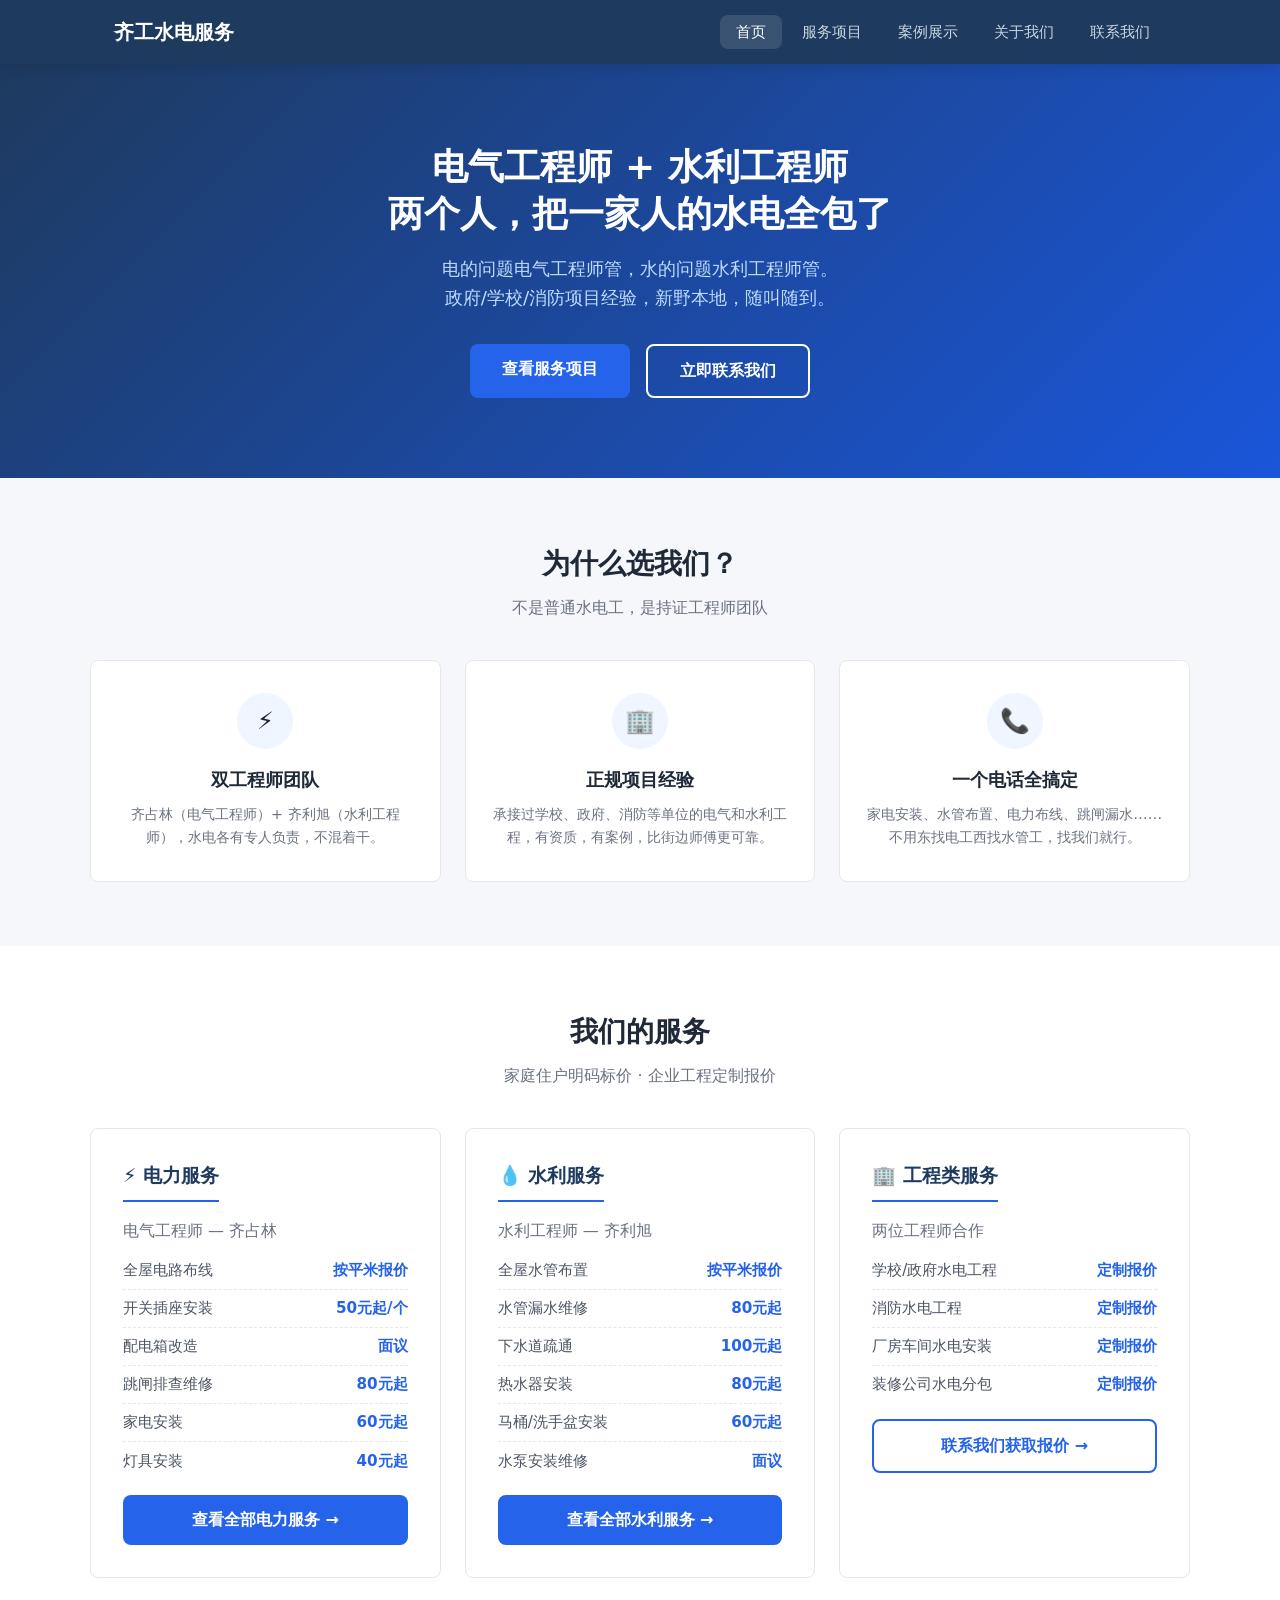
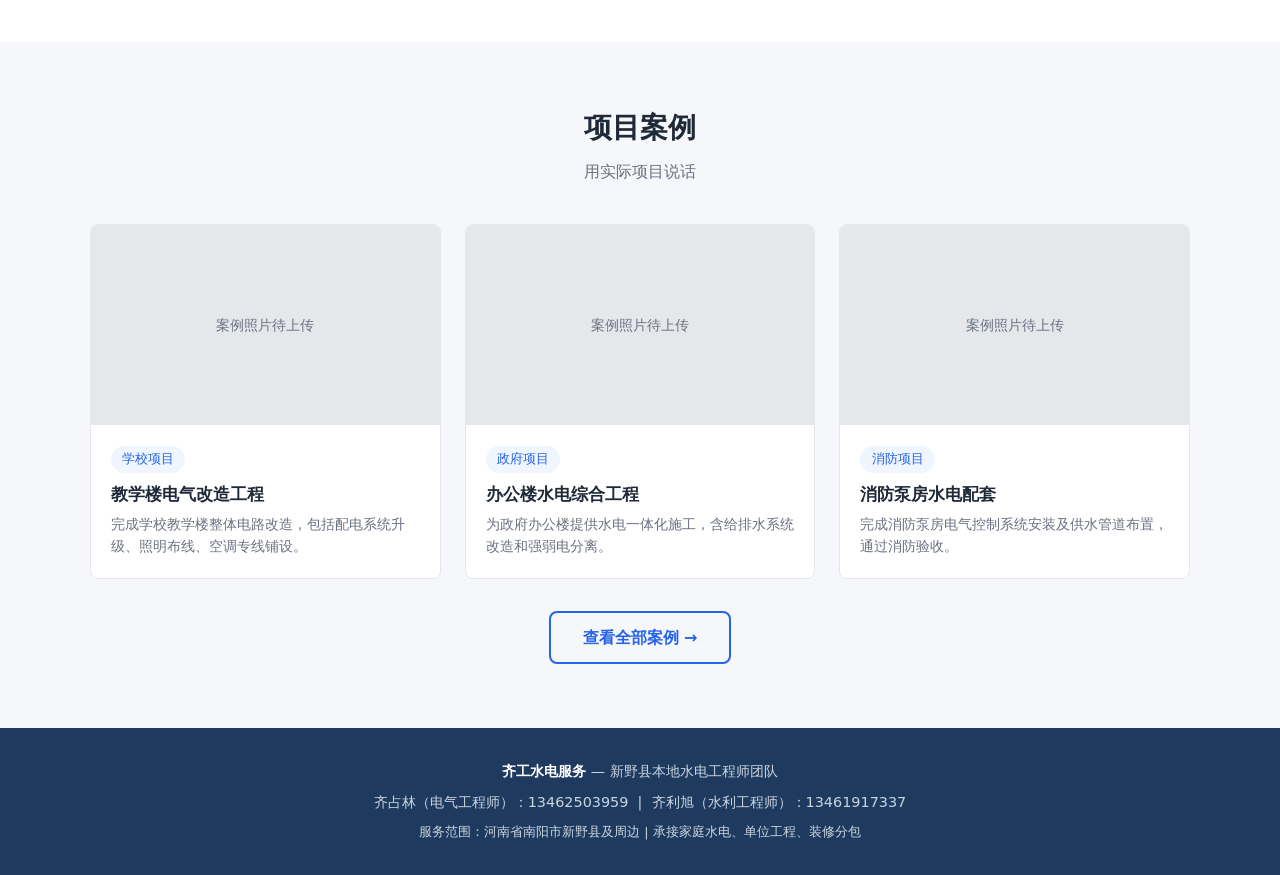
==== index.html @ 0fe37c8d "feat: 齐工水电服务宣传网站初始版本" ====
<!DOCTYPE html>
<html lang="zh-CN">
<head>
    <meta charset="UTF-8">
    <meta name="viewport" content="width=device-width, initial-scale=1.0">
    <meta name="description" content="新野齐工水电服务 — 电气工程师齐占林 + 水利工程师齐利旭，专业水电安装维修，承接家电安装、水管布置、电力安装，服务新野及周边。">
    <meta name="keywords" content="新野水电,新野电工,新野水管维修,新野水电安装,新野家电维修,齐工水电">
    <title>齐工水电服务 — 新野电气工程师+水利工程师，一站式水电服务</title>
    <link rel="stylesheet" href="css/style.css">
</head>
<body>

<nav class="navbar">
    <div class="container">
        <a href="index.html" class="nav-logo">齐工水电服务</a>
        <button class="hamburger" aria-label="菜单">&#9776;</button>
        <ul class="nav-links">
            <li><a href="index.html">首页</a></li>
            <li><a href="services.html">服务项目</a></li>
            <li><a href="cases.html">案例展示</a></li>
            <li><a href="about.html">关于我们</a></li>
            <li><a href="contact.html">联系我们</a></li>
        </ul>
    </div>
</nav>

<section class="hero">
    <div class="container">
        <h1>电气工程师 + 水利工程师<br>两个人，把一家人的水电全包了</h1>
        <p class="subtitle">电的问题电气工程师管，水的问题水利工程师管。<br>政府/学校/消防项目经验，新野本地，随叫随到。</p>
        <div class="hero-buttons">
            <a href="services.html" class="btn btn-primary">查看服务项目</a>
            <a href="contact.html" class="btn btn-outline">立即联系我们</a>
        </div>
    </div>
</section>

<section class="section">
    <div class="container">
        <h2 class="section-title">为什么选我们？</h2>
        <p class="section-subtitle">不是普通水电工，是持证工程师团队</p>
        <div class="features">
            <div class="feature-card">
                <div class="feature-icon">&#9889;</div>
                <h3>双工程师团队</h3>
                <p>齐占林（电气工程师）+ 齐利旭（水利工程师），水电各有专人负责，不混着干。</p>
            </div>
            <div class="feature-card">
                <div class="feature-icon">&#127970;</div>
                <h3>正规项目经验</h3>
                <p>承接过学校、政府、消防等单位的电气和水利工程，有资质，有案例，比街边师傅更可靠。</p>
            </div>
            <div class="feature-card">
                <div class="feature-icon">&#128222;</div>
                <h3>一个电话全搞定</h3>
                <p>家电安装、水管布置、电力布线、跳闸漏水……不用东找电工西找水管工，找我们就行。</p>
            </div>
        </div>
    </div>
</section>

<section class="section" style="background-color: #fff;">
    <div class="container">
        <h2 class="section-title">我们的服务</h2>
        <p class="section-subtitle">家庭住户明码标价 · 企业工程定制报价</p>
        <div class="service-grid">
            <div class="service-card">
                <h3>&#9889; 电力服务</h3>
                <p style="color: var(--color-text-muted); margin-bottom: 0.5rem;">电气工程师 — 齐占林</p>
                <ul class="service-list">
                    <li>全屋电路布线 <span class="price">按平米报价</span></li>
                    <li>开关插座安装 <span class="price">50元起/个</span></li>
                    <li>配电箱改造 <span class="price">面议</span></li>
                    <li>跳闸排查维修 <span class="price">80元起</span></li>
                    <li>家电安装 <span class="price">60元起</span></li>
                    <li>灯具安装 <span class="price">40元起</span></li>
                </ul>
                <a href="services.html" class="btn btn-primary" style="width:100%;">查看全部电力服务 &rarr;</a>
            </div>
            <div class="service-card">
                <h3>&#128167; 水利服务</h3>
                <p style="color: var(--color-text-muted); margin-bottom: 0.5rem;">水利工程师 — 齐利旭</p>
                <ul class="service-list">
                    <li>全屋水管布置 <span class="price">按平米报价</span></li>
                    <li>水管漏水维修 <span class="price">80元起</span></li>
                    <li>下水道疏通 <span class="price">100元起</span></li>
                    <li>热水器安装 <span class="price">80元起</span></li>
                    <li>马桶/洗手盆安装 <span class="price">60元起</span></li>
                    <li>水泵安装维修 <span class="price">面议</span></li>
                </ul>
                <a href="services.html" class="btn btn-primary" style="width:100%;">查看全部水利服务 &rarr;</a>
            </div>
            <div class="service-card">
                <h3>&#127970; 工程类服务</h3>
                <p style="color: var(--color-text-muted); margin-bottom: 0.5rem;">两位工程师合作</p>
                <ul class="service-list">
                    <li>学校/政府水电工程 <span class="price">定制报价</span></li>
                    <li>消防水电工程 <span class="price">定制报价</span></li>
                    <li>厂房车间水电安装 <span class="price">定制报价</span></li>
                    <li>装修公司水电分包 <span class="price">定制报价</span></li>
                </ul>
                <a href="contact.html" class="btn btn-outline" style="width:100%; color: var(--color-accent); border-color: var(--color-accent);">联系我们获取报价 &rarr;</a>
            </div>
        </div>
    </div>
</section>

<section class="section">
    <div class="container">
        <h2 class="section-title">项目案例</h2>
        <p class="section-subtitle">用实际项目说话</p>
        <div class="case-grid">
            <div class="case-card">
                <div class="case-img">案例照片待上传</div>
                <div class="case-body">
                    <span class="case-tag">学校项目</span>
                    <h4>教学楼电气改造工程</h4>
                    <p>完成学校教学楼整体电路改造，包括配电系统升级、照明布线、空调专线铺设。</p>
                </div>
            </div>
            <div class="case-card">
                <div class="case-img">案例照片待上传</div>
                <div class="case-body">
                    <span class="case-tag">政府项目</span>
                    <h4>办公楼水电综合工程</h4>
                    <p>为政府办公楼提供水电一体化施工，含给排水系统改造和强弱电分离。</p>
                </div>
            </div>
            <div class="case-card">
                <div class="case-img">案例照片待上传</div>
                <div class="case-body">
                    <span class="case-tag">消防项目</span>
                    <h4>消防泵房水电配套</h4>
                    <p>完成消防泵房电气控制系统安装及供水管道布置，通过消防验收。</p>
                </div>
            </div>
        </div>
        <div style="text-align:center; margin-top: 2rem;">
            <a href="cases.html" class="btn btn-outline" style="color: var(--color-accent); border-color: var(--color-accent);">查看全部案例 &rarr;</a>
        </div>
    </div>
</section>

<footer class="footer">
    <div class="container">
        <p><strong>齐工水电服务</strong> — 新野县本地水电工程师团队</p>
        <p style="margin-top: 0.5rem;">齐占林（电气工程师）：13462503959 &nbsp;|&nbsp; 齐利旭（水利工程师）：13461917337</p>
        <p style="margin-top: 0.5rem; font-size: 0.8rem;">服务范围：河南省南阳市新野县及周边 | 承接家庭水电、单位工程、装修分包</p>
    </div>
</footer>

<script src="js/main.js"></script>
</body>
</html>
---- css/style.css ----
/* === CSS Reset & Base === */
*, *::before, *::after {
    margin: 0;
    padding: 0;
    box-sizing: border-box;
}

:root {
    --color-primary: #1e3a5f;
    --color-accent: #2563eb;
    --color-bg: #f5f7fa;
    --color-white: #ffffff;
    --color-text: #1f2937;
    --color-text-light: #4b5563;
    --color-text-muted: #6b7280;
    --color-border: #e5e7eb;
    --color-success: #10b981;
    --shadow-sm: 0 1px 3px rgba(0,0,0,0.08);
    --shadow-md: 0 4px 12px rgba(0,0,0,0.1);
    --radius: 8px;
    --max-width: 1100px;
}

html {
    scroll-behavior: smooth;
}

body {
    font-family: system-ui, -apple-system, 'Segoe UI', 'Microsoft YaHei', sans-serif;
    background-color: var(--color-bg);
    color: var(--color-text);
    line-height: 1.6;
}

a {
    color: var(--color-accent);
    text-decoration: none;
}

img {
    max-width: 100%;
    height: auto;
    display: block;
}

/* === 导航栏 === */
.navbar {
    background-color: var(--color-primary);
    color: var(--color-white);
    position: sticky;
    top: 0;
    z-index: 1000;
    box-shadow: var(--shadow-md);
}

.navbar .container {
    display: flex;
    justify-content: space-between;
    align-items: center;
    max-width: var(--max-width);
    margin: 0 auto;
    padding: 0 1.5rem;
    height: 64px;
}

.nav-logo {
    font-size: 1.25rem;
    font-weight: 700;
    color: var(--color-white);
    white-space: nowrap;
}

.nav-links {
    display: flex;
    list-style: none;
    gap: 0.25rem;
}

.nav-links a {
    color: #cbd5e1;
    padding: 0.5rem 1rem;
    border-radius: var(--radius);
    font-size: 0.95rem;
    transition: all 0.2s;
}

.nav-links a:hover,
.nav-links a.active {
    color: var(--color-white);
    background-color: rgba(255,255,255,0.12);
}

.hamburger {
    display: none;
    background: none;
    border: none;
    color: var(--color-white);
    font-size: 1.5rem;
    cursor: pointer;
    padding: 0.5rem;
}

/* === Hero 首页大图区 === */
.hero {
    background: linear-gradient(135deg, #1e3a5f 0%, #1a56db 100%);
    color: var(--color-white);
    text-align: center;
    padding: 5rem 1.5rem;
}

.hero h1 {
    font-size: 2.25rem;
    font-weight: 800;
    margin-bottom: 1rem;
    line-height: 1.3;
}

.hero .subtitle {
    font-size: 1.15rem;
    color: #bfdbfe;
    margin-bottom: 2rem;
    max-width: 600px;
    margin-left: auto;
    margin-right: auto;
}

.hero-buttons {
    display: flex;
    gap: 1rem;
    justify-content: center;
    flex-wrap: wrap;
}

.btn {
    display: inline-block;
    padding: 0.75rem 2rem;
    border-radius: var(--radius);
    font-size: 1rem;
    font-weight: 600;
    cursor: pointer;
    border: none;
    transition: all 0.25s;
    text-align: center;
}

.btn-primary {
    background-color: var(--color-accent);
    color: var(--color-white);
}

.btn-primary:hover {
    background-color: #1d4ed8;
    transform: translateY(-1px);
    box-shadow: 0 4px 12px rgba(37, 99, 235, 0.4);
}

.btn-outline {
    background-color: transparent;
    color: var(--color-white);
    border: 2px solid var(--color-white);
}

.btn-outline:hover {
    background-color: var(--color-white);
    color: var(--color-primary);
}

/* === 通用区块 === */
.section {
    padding: 4rem 1.5rem;
}

.section .container {
    max-width: var(--max-width);
    margin: 0 auto;
}

.section-title {
    text-align: center;
    font-size: 1.75rem;
    font-weight: 700;
    margin-bottom: 0.5rem;
    color: var(--color-text);
}

.section-subtitle {
    text-align: center;
    color: var(--color-text-muted);
    margin-bottom: 2.5rem;
}

/* === 卖点区 === */
.features {
    display: grid;
    grid-template-columns: repeat(auto-fit, minmax(280px, 1fr));
    gap: 1.5rem;
}

.feature-card {
    background: var(--color-white);
    border: 1px solid var(--color-border);
    border-radius: var(--radius);
    padding: 2rem 1.5rem;
    text-align: center;
    transition: all 0.25s;
}

.feature-card:hover {
    transform: translateY(-3px);
    box-shadow: var(--shadow-md);
    border-color: var(--color-accent);
}

.feature-icon {
    width: 56px;
    height: 56px;
    background-color: #eff6ff;
    border-radius: 50%;
    display: flex;
    align-items: center;
    justify-content: center;
    margin: 0 auto 1rem;
    font-size: 1.5rem;
}

.feature-card h3 {
    font-size: 1.15rem;
    margin-bottom: 0.5rem;
    color: var(--color-text);
}

.feature-card p {
    color: var(--color-text-muted);
    font-size: 0.9rem;
}

/* === 服务卡片 === */
.service-grid {
    display: grid;
    grid-template-columns: repeat(auto-fit, minmax(300px, 1fr));
    gap: 1.5rem;
}

.service-card {
    background: var(--color-white);
    border: 1px solid var(--color-border);
    border-radius: var(--radius);
    padding: 2rem;
    transition: all 0.25s;
}

.service-card:hover {
    box-shadow: var(--shadow-md);
    border-color: var(--color-accent);
}

.service-card h3 {
    font-size: 1.2rem;
    margin-bottom: 1rem;
    color: var(--color-primary);
    border-bottom: 2px solid var(--color-accent);
    padding-bottom: 0.5rem;
    display: inline-block;
}

.service-list {
    list-style: none;
    margin-bottom: 1rem;
}

.service-list li {
    padding: 0.4rem 0;
    color: var(--color-text-light);
    font-size: 0.95rem;
    display: flex;
    justify-content: space-between;
    border-bottom: 1px dashed var(--color-border);
}

.service-list li:last-child {
    border-bottom: none;
}

.price {
    color: var(--color-accent);
    font-weight: 600;
    white-space: nowrap;
}

.service-note {
    font-size: 0.85rem;
    color: var(--color-text-muted);
    font-style: italic;
}

/* === 案例卡片 === */
.case-grid {
    display: grid;
    grid-template-columns: repeat(auto-fit, minmax(320px, 1fr));
    gap: 1.5rem;
}

.case-card {
    background: var(--color-white);
    border: 1px solid var(--color-border);
    border-radius: var(--radius);
    overflow: hidden;
    transition: all 0.25s;
}

.case-card:hover {
    transform: translateY(-2px);
    box-shadow: var(--shadow-md);
}

.case-card .case-img {
    height: 200px;
    background-color: #e5e7eb;
    display: flex;
    align-items: center;
    justify-content: center;
    color: var(--color-text-muted);
    font-size: 0.9rem;
}

.case-card .case-body {
    padding: 1.25rem;
}

.case-card .case-tag {
    display: inline-block;
    background-color: #eff6ff;
    color: var(--color-accent);
    font-size: 0.8rem;
    padding: 0.2rem 0.7rem;
    border-radius: 20px;
    margin-bottom: 0.5rem;
}

.case-card h4 {
    font-size: 1.05rem;
    margin-bottom: 0.4rem;
}

.case-card p {
    color: var(--color-text-muted);
    font-size: 0.85rem;
}

/* === 案例筛选标签 === */
.case-filters {
    display: flex;
    justify-content: center;
    gap: 0.75rem;
    margin-bottom: 2rem;
    flex-wrap: wrap;
}

.case-filter {
    padding: 0.5rem 1.25rem;
    border: 1px solid var(--color-border);
    border-radius: 20px;
    background: var(--color-white);
    cursor: pointer;
    font-size: 0.9rem;
    transition: all 0.2s;
}

.case-filter.active,
.case-filter:hover {
    background-color: var(--color-accent);
    color: var(--color-white);
    border-color: var(--color-accent);
}

/* === 关于我们 === */
.about-person {
    display: grid;
    grid-template-columns: 200px 1fr;
    gap: 2rem;
    background: var(--color-white);
    border: 1px solid var(--color-border);
    border-radius: var(--radius);
    padding: 2rem;
    margin-bottom: 2rem;
    align-items: start;
}

.person-avatar {
    width: 200px;
    height: 200px;
    background-color: #e5e7eb;
    border-radius: var(--radius);
    display: flex;
    align-items: center;
    justify-content: center;
    color: var(--color-text-muted);
    font-size: 0.9rem;
}

.person-info h3 {
    font-size: 1.3rem;
    margin-bottom: 0.25rem;
}

.person-title {
    color: var(--color-accent);
    font-weight: 600;
    margin-bottom: 0.75rem;
}

.person-desc {
    color: var(--color-text-light);
    font-size: 0.95rem;
}

.person-desc li {
    margin-bottom: 0.3rem;
}

/* === 资质证书 === */
.cert-grid {
    display: grid;
    grid-template-columns: repeat(auto-fit, minmax(250px, 1fr));
    gap: 1rem;
}

.cert-item {
    background: var(--color-white);
    border: 1px solid var(--color-border);
    border-radius: var(--radius);
    padding: 1.5rem;
    text-align: center;
}

/* === 联系我们 === */
.contact-grid {
    display: grid;
    grid-template-columns: 1fr 1fr;
    gap: 2rem;
}

.contact-info {
    background: var(--color-white);
    border: 1px solid var(--color-border);
    border-radius: var(--radius);
    padding: 2rem;
}

.contact-item {
    display: flex;
    align-items: center;
    gap: 1rem;
    padding: 1rem 0;
    border-bottom: 1px solid var(--color-border);
}

.contact-item:last-child {
    border-bottom: none;
}

.contact-icon {
    width: 44px;
    height: 44px;
    background-color: #eff6ff;
    border-radius: 50%;
    display: flex;
    align-items: center;
    justify-content: center;
    font-size: 1.2rem;
    flex-shrink: 0;
}

.contact-text h4 {
    font-size: 0.95rem;
    margin-bottom: 0.15rem;
}

.contact-text p {
    color: var(--color-text-muted);
    font-size: 0.9rem;
}

.contact-form {
    background: var(--color-white);
    border: 1px solid var(--color-border);
    border-radius: var(--radius);
    padding: 2rem;
}

.form-group {
    margin-bottom: 1rem;
}

.form-group label {
    display: block;
    margin-bottom: 0.35rem;
    font-weight: 600;
    font-size: 0.9rem;
}

.form-group input,
.form-group textarea,
.form-group select {
    width: 100%;
    padding: 0.65rem 0.75rem;
    border: 1px solid var(--color-border);
    border-radius: var(--radius);
    font-size: 0.95rem;
    font-family: inherit;
    transition: border-color 0.2s;
}

.form-group input:focus,
.form-group textarea:focus,
.form-group select:focus {
    outline: none;
    border-color: var(--color-accent);
    box-shadow: 0 0 0 3px rgba(37, 99, 235, 0.1);
}

.form-group textarea {
    resize: vertical;
    min-height: 100px;
}

/* === Footer === */
.footer {
    background-color: var(--color-primary);
    color: #cbd5e1;
    text-align: center;
    padding: 2rem 1.5rem;
    font-size: 0.9rem;
}

.footer strong {
    color: var(--color-white);
}

/* === 页面顶部横幅 === */
.page-banner {
    background: linear-gradient(135deg, #1e3a5f 0%, #1a56db 100%);
    color: var(--color-white);
    text-align: center;
    padding: 3rem 1.5rem;
}

.page-banner h2 {
    font-size: 1.75rem;
    font-weight: 700;
}

/* === 响应式 === */
@media (max-width: 768px) {
    .navbar .container {
        height: 56px;
    }

    .nav-links {
        display: none;
        position: absolute;
        top: 56px;
        left: 0;
        right: 0;
        background-color: var(--color-primary);
        flex-direction: column;
        padding: 0.5rem 0;
    }

    .nav-links.open {
        display: flex;
    }

    .nav-links a {
        display: block;
        padding: 0.75rem 1.5rem;
        border-radius: 0;
    }

    .hamburger {
        display: block;
    }

    .hero h1 {
        font-size: 1.5rem;
    }

    .hero .subtitle {
        font-size: 1rem;
    }

    .about-person {
        grid-template-columns: 1fr;
    }

    .person-avatar {
        width: 120px;
        height: 120px;
    }

    .contact-grid {
        grid-template-columns: 1fr;
    }

    .section {
        padding: 2.5rem 1rem;
    }
}
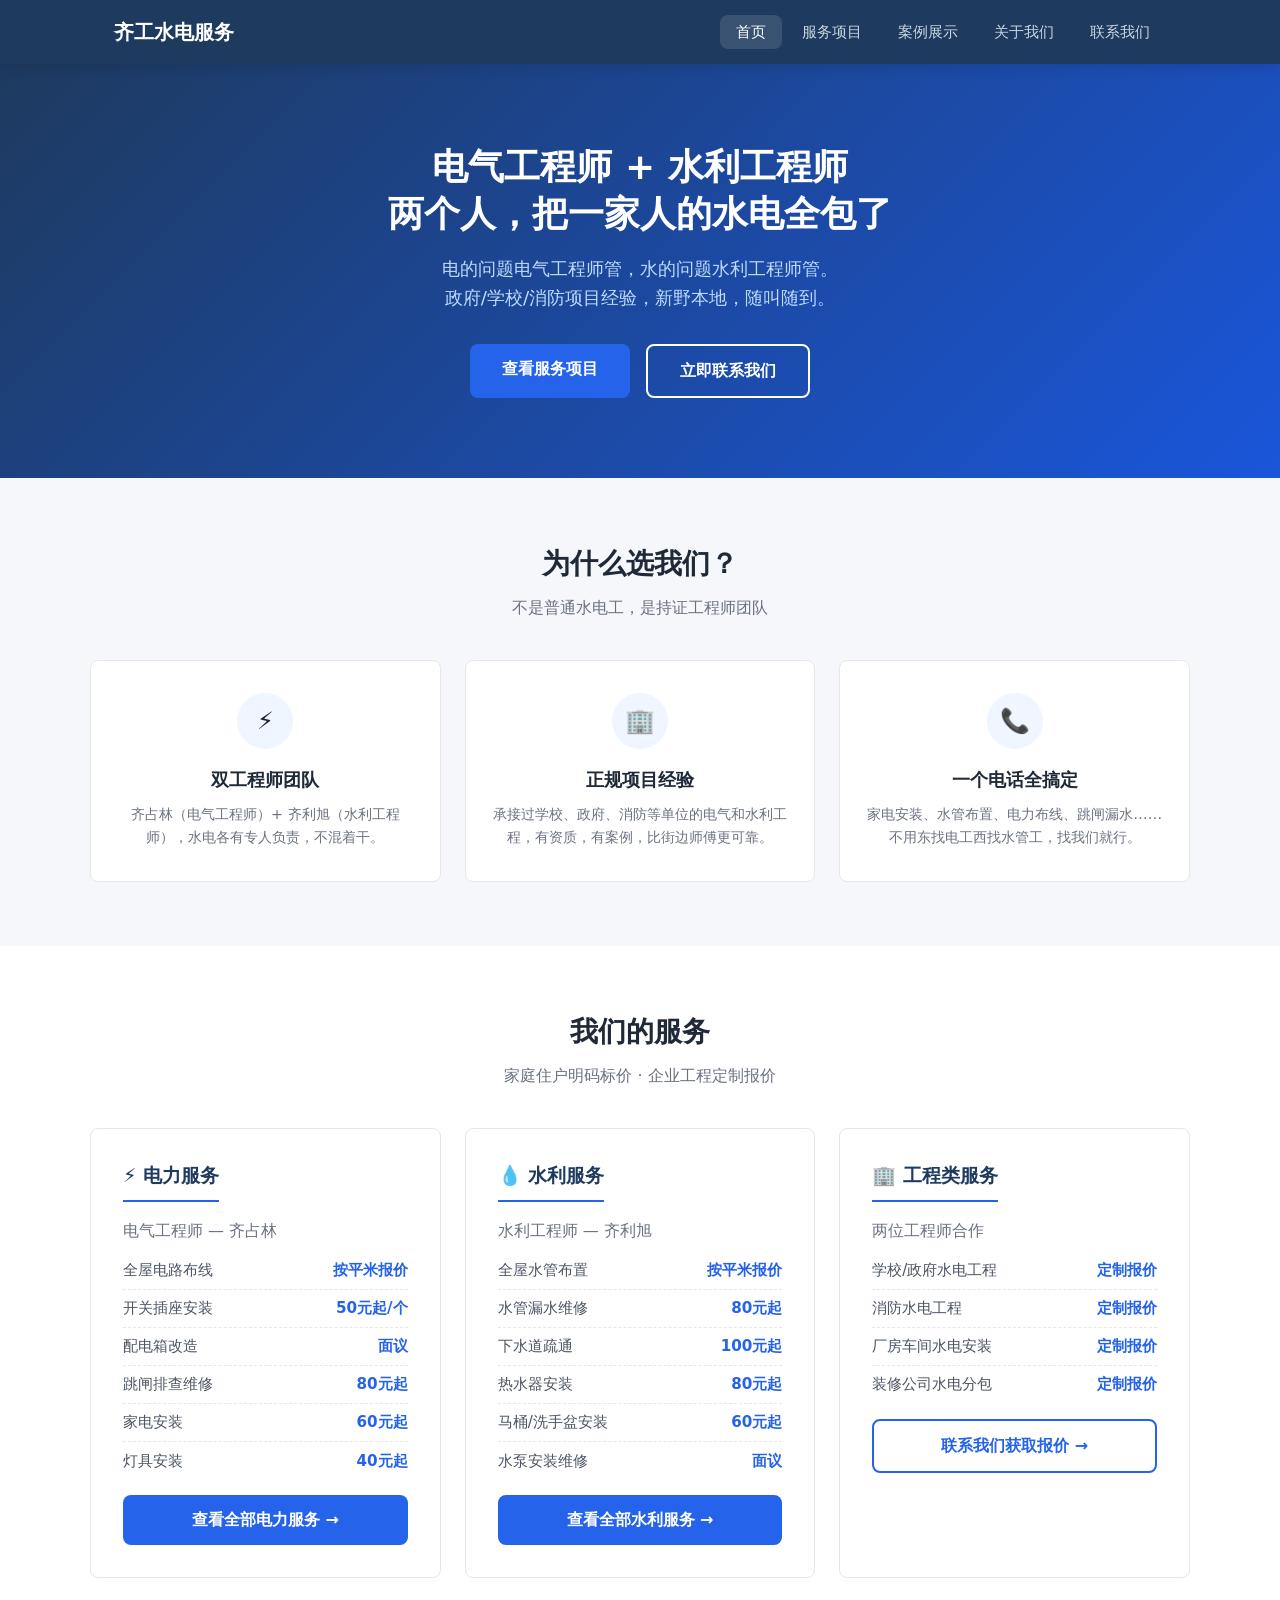
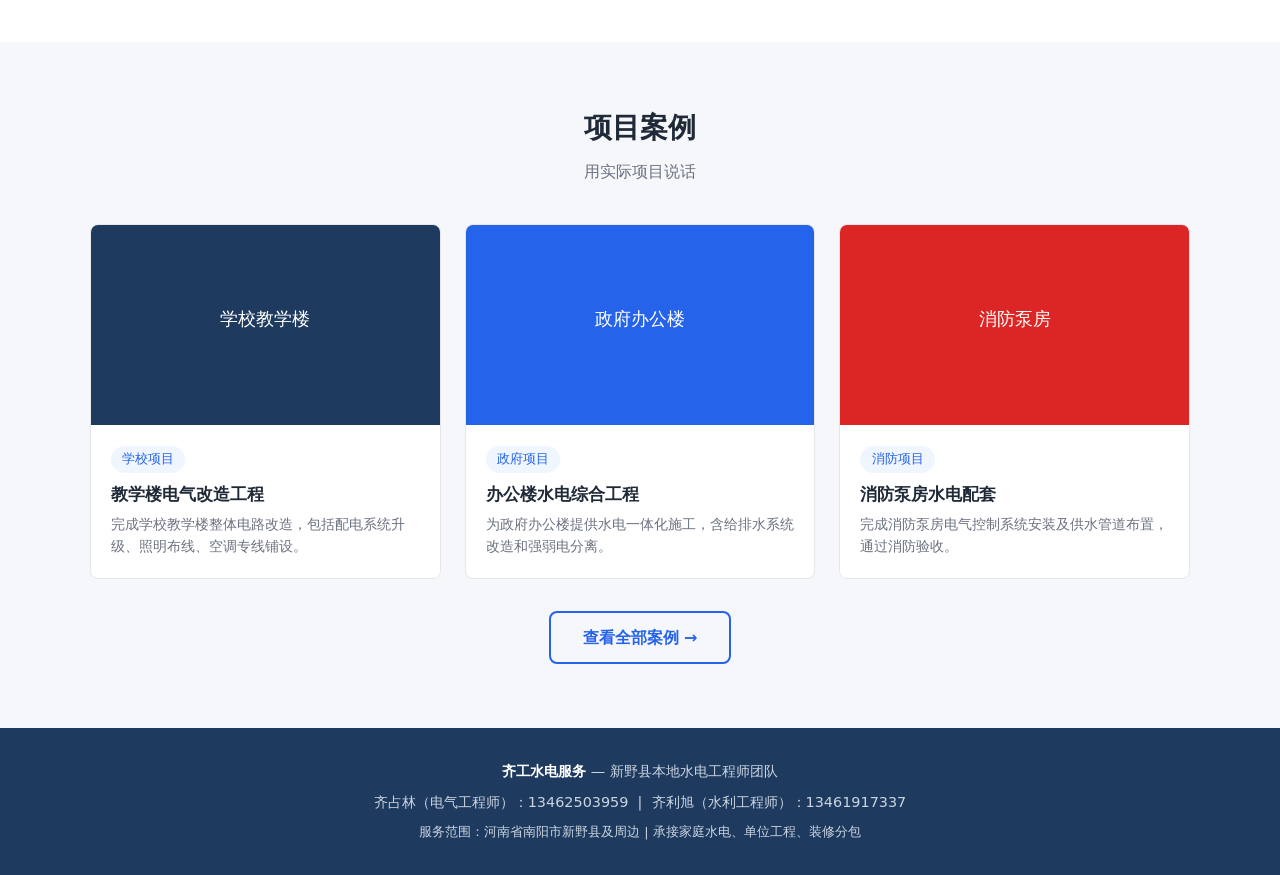
==== commit 7c75aa10: "feat: 添加SVG占位图片，替换所有'照片待上传'文字" ====
--- a/index.html
+++ b/index.html
@@ -111,7 +111,7 @@
         <p class="section-subtitle">用实际项目说话</p>
         <div class="case-grid">
             <div class="case-card">
-                <div class="case-img">案例照片待上传</div>
+                <div class="case-img"><img src="data:image/svg+xml,%3Csvg xmlns='http://www.w3.org/2000/svg' width='400' height='200'%3E%3Crect fill='%231e3a5f' width='400' height='200'/%3E%3Ctext fill='%23ffffff' font-family='Microsoft YaHei' font-size='18' text-anchor='middle' x='200' y='100'%3E学校教学楼%3C/text%3E%3C/svg%3E" alt="学校项目"></div>
                 <div class="case-body">
                     <span class="case-tag">学校项目</span>
                     <h4>教学楼电气改造工程</h4>
@@ -119,7 +119,7 @@
                 </div>
             </div>
             <div class="case-card">
-                <div class="case-img">案例照片待上传</div>
+                <div class="case-img"><img src="data:image/svg+xml,%3Csvg xmlns='http://www.w3.org/2000/svg' width='400' height='200'%3E%3Crect fill='%232563eb' width='400' height='200'/%3E%3Ctext fill='%23ffffff' font-family='Microsoft YaHei' font-size='18' text-anchor='middle' x='200' y='100'%3E政府办公楼%3C/text%3E%3C/svg%3E" alt="政府项目"></div>
                 <div class="case-body">
                     <span class="case-tag">政府项目</span>
                     <h4>办公楼水电综合工程</h4>
@@ -127,7 +127,7 @@
                 </div>
             </div>
             <div class="case-card">
-                <div class="case-img">案例照片待上传</div>
+                <div class="case-img"><img src="data:image/svg+xml,%3Csvg xmlns='http://www.w3.org/2000/svg' width='400' height='200'%3E%3Crect fill='%23dc2626' width='400' height='200'/%3E%3Ctext fill='%23ffffff' font-family='Microsoft YaHei' font-size='18' text-anchor='middle' x='200' y='100'%3E消防泵房%3C/text%3E%3C/svg%3E" alt="消防项目"></div>
                 <div class="case-body">
                     <span class="case-tag">消防项目</span>
                     <h4>消防泵房水电配套</h4>
--- a/css/style.css
+++ b/css/style.css
@@ -316,11 +316,13 @@
 .case-card .case-img {
     height: 200px;
     background-color: #e5e7eb;
-    display: flex;
-    align-items: center;
-    justify-content: center;
-    color: var(--color-text-muted);
-    font-size: 0.9rem;
+    overflow: hidden;
+}
+
+.case-card .case-img img {
+    width: 100%;
+    height: 100%;
+    object-fit: cover;
 }
 
 .case-card .case-body {
@@ -391,11 +393,13 @@
     height: 200px;
     background-color: #e5e7eb;
     border-radius: var(--radius);
-    display: flex;
-    align-items: center;
-    justify-content: center;
-    color: var(--color-text-muted);
-    font-size: 0.9rem;
+    overflow: hidden;
+}
+
+.person-avatar img {
+    width: 100%;
+    height: 100%;
+    object-fit: cover;
 }
 
 .person-info h3 {
